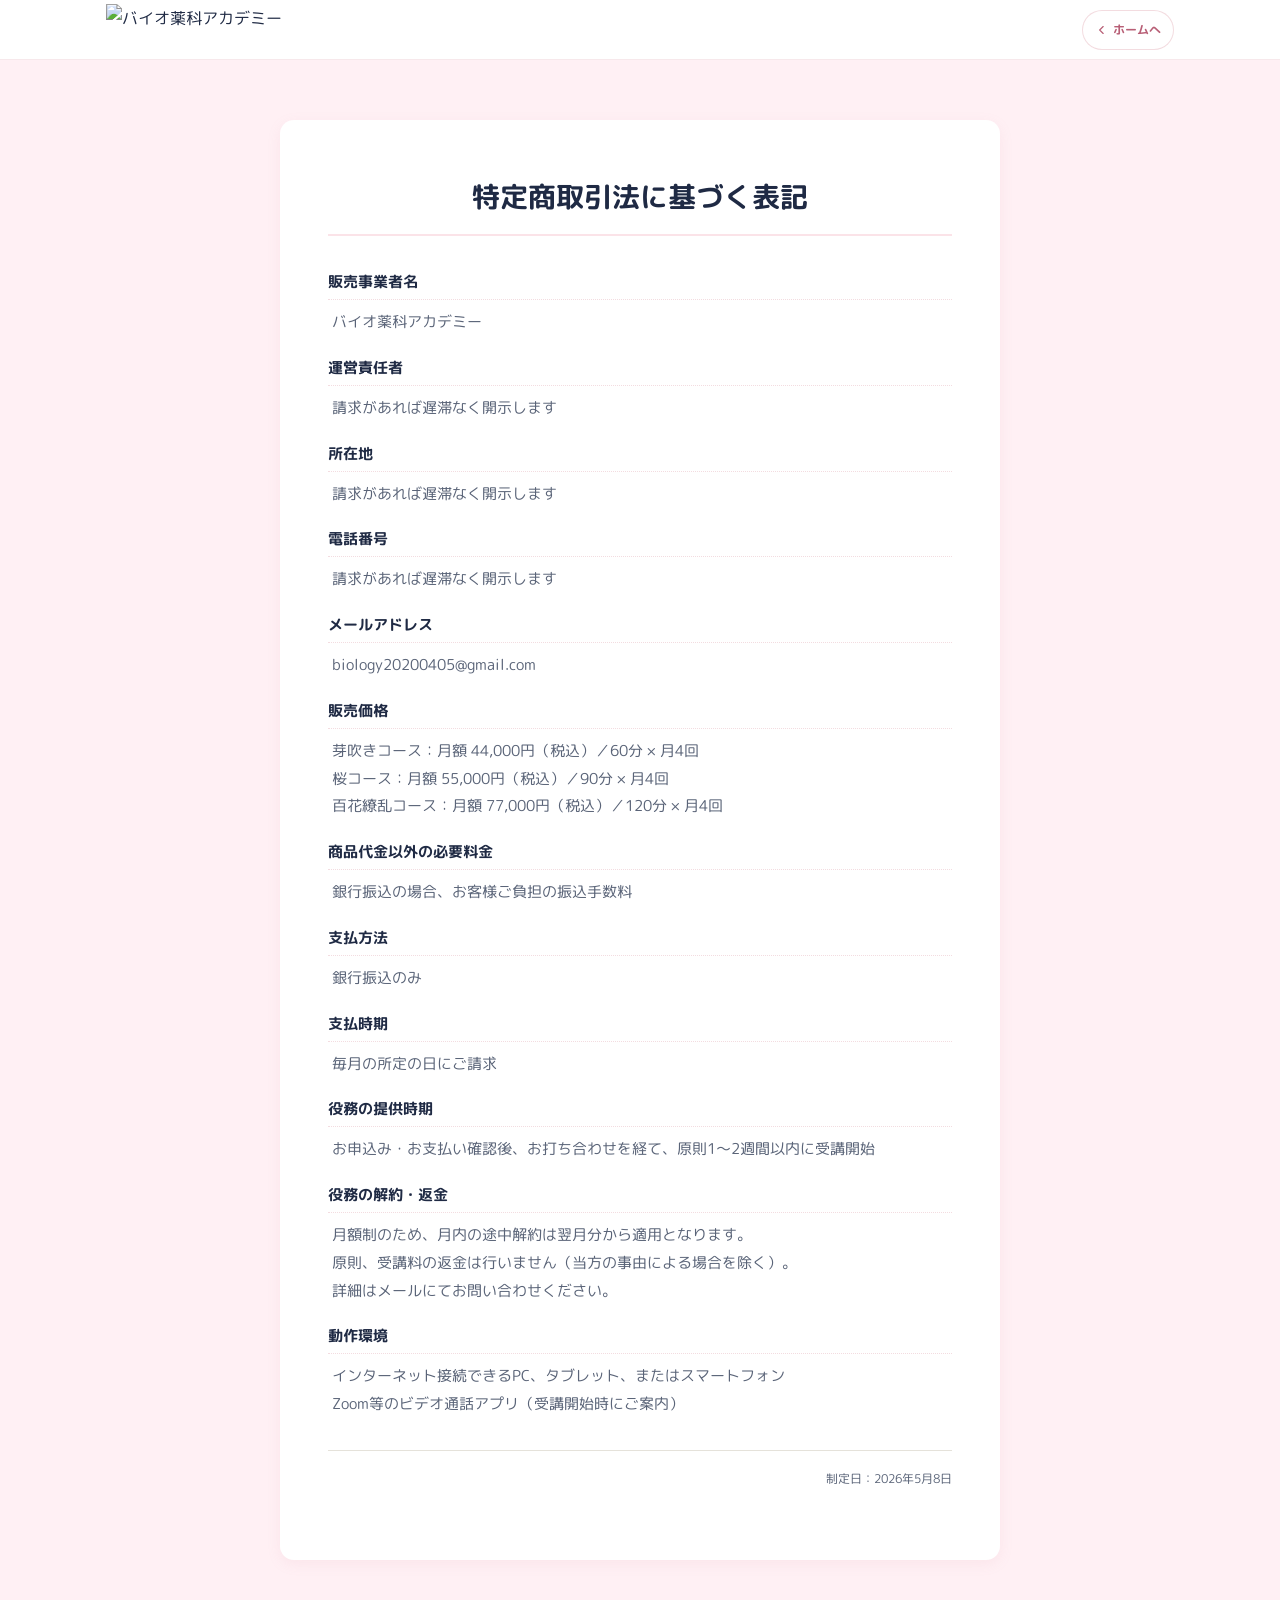
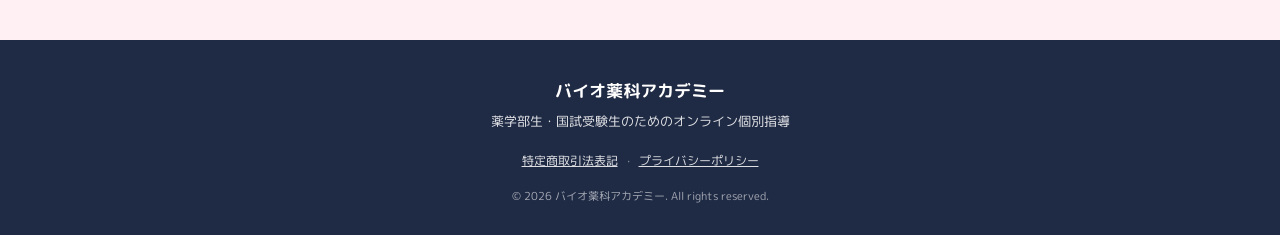
==== commerce-law.html @ c8554114 "Add files via upload" ====
<!DOCTYPE html>
<html lang="ja">
<head>
  <meta charset="UTF-8">
  <meta name="viewport" content="width=device-width, initial-scale=1.0">
  <title>特定商取引法に基づく表記｜バイオ薬科アカデミー</title>
  <meta name="description" content="バイオ薬科アカデミー（薬学部生・国試受験生のためのオンライン個別指導）の特定商取引法に基づく表記。">
  <meta name="robots" content="noindex">

  <link rel="preconnect" href="https://fonts.googleapis.com">
  <link rel="preconnect" href="https://fonts.gstatic.com" crossorigin>
  <link href="https://fonts.googleapis.com/css2?family=M+PLUS+Rounded+1c:wght@400;500;700&display=swap" rel="stylesheet">

  <!-- ▼▼ GA4タグ：公開時に G-XXXXXXXXXX をご自身の測定IDに置き換えてください ▼▼ -->
  <script async src="https://www.googletagmanager.com/gtag/js?id=G-XXXXXXXXXX"></script>
  <script>
    window.dataLayer = window.dataLayer || [];
    function gtag(){dataLayer.push(arguments);}
    gtag('js', new Date());
    gtag('config', 'G-XXXXXXXXXX');
  </script>

  <link rel="stylesheet" href="styles.css">
</head>
<body class="legal-body">

  <!-- Simple Header -->
  <header class="legal-header">
    <div class="header-inner">
      <a href="index.html" class="brand" aria-label="ホームへ戻る">
        <img src="バイオ薬科アカデミーロゴ11605.png" alt="バイオ薬科アカデミー" class="logo">
      </a>
      <a href="index.html" class="legal-home-btn">
        <svg viewBox="0 0 24 24" width="14" height="14" fill="none" aria-hidden="true">
          <path d="M14 6l-6 6 6 6" stroke="currentColor" stroke-width="2" stroke-linecap="round" stroke-linejoin="round"/>
        </svg>
        ホームへ
      </a>
    </div>
  </header>

  <main class="legal-page">
    <article class="container">
      <h1>特定商取引法に基づく表記</h1>

      <dl>
        <dt>販売事業者名</dt>
        <dd>バイオ薬科アカデミー</dd>

        <dt>運営責任者</dt>
        <dd>請求があれば遅滞なく開示します</dd>

        <dt>所在地</dt>
        <dd>請求があれば遅滞なく開示します</dd>

        <dt>電話番号</dt>
        <dd>請求があれば遅滞なく開示します</dd>

        <dt>メールアドレス</dt>
        <dd>biology20200405@gmail.com</dd>

        <dt>販売価格</dt>
        <dd>
          芽吹きコース：月額 44,000円（税込）／60分 × 月4回<br>
          桜コース：月額 55,000円（税込）／90分 × 月4回<br>
          百花繚乱コース：月額 77,000円（税込）／120分 × 月4回
        </dd>

        <dt>商品代金以外の必要料金</dt>
        <dd>銀行振込の場合、お客様ご負担の振込手数料</dd>

        <dt>支払方法</dt>
        <dd>銀行振込のみ</dd>

        <dt>支払時期</dt>
        <dd>毎月の所定の日にご請求</dd>

        <dt>役務の提供時期</dt>
        <dd>お申込み・お支払い確認後、お打ち合わせを経て、原則1〜2週間以内に受講開始</dd>

        <dt>役務の解約・返金</dt>
        <dd>
          月額制のため、月内の途中解約は翌月分から適用となります。<br>
          原則、受講料の返金は行いません（当方の事由による場合を除く）。<br>
          詳細はメールにてお問い合わせください。
        </dd>

        <dt>動作環境</dt>
        <dd>
          インターネット接続できるPC、タブレット、またはスマートフォン<br>
          Zoom等のビデオ通話アプリ（受講開始時にご案内）
        </dd>
      </dl>

      <p class="updated">制定日：2026年5月8日</p>
    </article>
  </main>

  <!-- Footer (LPと共通) -->
  <footer class="site-footer">
    <div class="footer-inner">
      <p class="footer-brand">バイオ薬科アカデミー</p>
      <p class="footer-tagline">薬学部生・国試受験生のためのオンライン個別指導</p>
      <nav class="footer-nav" aria-label="フッターナビ">
        <a href="commerce-law.html">特定商取引法表記</a>
        <span aria-hidden="true">·</span>
        <a href="privacy.html">プライバシーポリシー</a>
      </nav>
      <p class="footer-copy">© 2026 バイオ薬科アカデミー. All rights reserved.</p>
    </div>
  </footer>

</body>
</html>
---- styles.css ----
/* ============================================
   バイオ薬科アカデミー LP — Stylesheet
   構成：9セクション全部画像、③⑨にHTMLオーバーレイ、
   ④⑤の間にCTA、ヘッダー・フッターHTML
   モバイルファースト、768px以上でPCレイアウト
   ============================================ */

/* ========== CSS Variables ========== */
:root {
  /* メインアクセント */
  --color-sakura-deep: #B85F76;
  --color-sakura: #D88A99;
  --color-sakura-tint: #FBE3E8;
  --color-sakura-bg: #FFF0F4;

  /* テキスト */
  --color-text: #1F2A44;
  --color-text-mute: #5A6478;

  /* ベース */
  --color-white: #FFFFFF;
  --color-bg: #FAFAF7;
  --color-border: #E5E2DA;

  /* LINE公式 */
  --color-line: #06C755;

  /* タイポ */
  --font-base: 'M PLUS Rounded 1c', 'Hiragino Maru Gothic ProN', 'Hiragino Sans', 'Yu Gothic', sans-serif;

  /* レイアウト */
  --container-max: 1100px;
  --section-img-max: 768px;
  --header-height: 60px;
}

/* ========== Reset & Base ========== */
*, *::before, *::after {
  box-sizing: border-box;
  margin: 0;
  padding: 0;
}

html {
  scroll-behavior: smooth;
  font-size: 16px;
  -webkit-text-size-adjust: 100%;
}

body {
  font-family: var(--font-base);
  font-weight: 400;
  font-size: 16px;
  line-height: 1.8;
  color: var(--color-text);
  background: var(--color-sakura-bg);
  -webkit-font-smoothing: antialiased;
  -moz-osx-font-smoothing: grayscale;
}

img, picture, svg, iframe {
  max-width: 100%;
  display: block;
}

a {
  color: inherit;
  text-decoration: none;
}

button {
  font-family: inherit;
  cursor: pointer;
  border: none;
  background: none;
}

/* ========== Container ========== */
.container {
  width: 100%;
  max-width: var(--container-max);
  margin: 0 auto;
  padding: 0 24px;
}

/* ========== Header ========== */
.site-header {
  position: sticky;
  top: 0;
  z-index: 100;
  background: rgba(220, 238, 245, 0.85);
  -webkit-backdrop-filter: blur(10px);
  backdrop-filter: blur(10px);
  border-bottom: 1px solid rgba(173, 210, 222, 0.3);
  box-shadow: 0 2px 12px rgba(173, 210, 222, 0.2);
  height: 60px;
  width: 100%;
  overflow: hidden;
}

/* 桜の花びらが流れるアニメーション */
.header-petals {
  position: absolute;
  inset: 0;
  pointer-events: none;
  overflow: hidden;
  z-index: 1;
}

.petal {
  position: absolute;
  width: 14px;
  height: 14px;
  opacity: 0;
}

.petal-1 { top: 10px; animation: header-drift 16s linear infinite -3s; }
.petal-2 { top: 32px; animation: header-drift 13s linear infinite -8s; }
.petal-3 { top: 20px; animation: header-drift 19s linear infinite -14s; }

@keyframes header-drift {
  0% { transform: translateX(calc(100vw + 30px)) rotate(0); opacity: 0; }
  8%, 92% { opacity: 0.7; }
  100% { transform: translateX(-30px) rotate(540deg); opacity: 0; }
}

/* 雲：静的に配置（動かさない） */
.cloud {
  position: absolute;
  height: auto;
  opacity: 0.55;
}

.cloud-1 {
  width: 70px;
  top: 4px;
  left: 18%;
}

.cloud-2 {
  width: 55px;
  top: 28px;
  right: 22%;
}

@media (prefers-reduced-motion: reduce) {
  .petal { animation: none !important; display: none; }
}

/* タグライン */
.brand-tagline {
  font-size: 10px;
  color: var(--color-sakura-deep);
  font-weight: 500;
  margin-left: 8px;
  white-space: nowrap;
  letter-spacing: 0.02em;
}

@media (max-width: 480px) {
  .brand-tagline { display: none; }
}

@media (min-width: 768px) {
  .brand-tagline { font-size: 11px; margin-left: 12px; }
}

.header-inner {
  box-sizing: border-box;
  position: relative;
  z-index: 2;
  height: 60px;
  width: 100%;
  display: flex !important;
  flex-direction: row !important;
  flex-wrap: nowrap !important;
  align-items: center;
  justify-content: space-between;
  gap: 8px;
  padding: 0 12px;
  max-width: var(--container-max);
  margin: 0 auto;
}

.brand {
  display: inline-flex !important;
  align-items: center;
  flex-shrink: 0;
  flex-grow: 0;
  height: 60px;
}

.brand img.logo {
  height: 46px !important;
  max-height: 46px !important;
  width: auto !important;
  max-width: 60vw !important;
  display: block;
  object-fit: contain;
}

.nav-pc { display: none !important; }

.btn-header {
  display: inline-flex;
  align-items: center;
  gap: 4px;
  background: linear-gradient(135deg, #FF8DB2, #EC4F89);
  color: var(--color-white);
  padding: 8px 14px;
  border-radius: 999px;
  font-size: 12px;
  font-weight: 700;
  white-space: nowrap;
  box-shadow: 0 2px 8px rgba(236, 79, 137, 0.3);
}

.sakura-icon-sm { flex-shrink: 0; }

.mobile-controls {
  display: flex !important;
  flex-direction: row !important;
  align-items: center;
  gap: 6px;
  flex-shrink: 0;
  flex-grow: 0;
  height: 60px;
}
.btn-mobile {
  padding: 6px 10px;
  font-size: 11px;
  white-space: nowrap;
  display: inline-flex !important;
  align-items: center;
  height: 32px;
}

.hamburger {
  width: 32px;
  height: 32px;
  display: flex;
  flex-direction: column;
  justify-content: center;
  align-items: center;
  gap: 5px;
  padding: 0;
}

.hamburger span {
  display: block;
  width: 22px;
  height: 2px;
  background: var(--color-text);
  border-radius: 2px;
  transition: transform 0.2s, opacity 0.2s;
}

.hamburger.active span:nth-child(1) { transform: translateY(7px) rotate(45deg); }
.hamburger.active span:nth-child(2) { opacity: 0; }
.hamburger.active span:nth-child(3) { transform: translateY(-7px) rotate(-45deg); }

.nav-mobile {
  display: none;
  position: fixed;
  top: 60px;
  left: 0;
  right: 0;
  background: #FFF0F4;
  padding: 8px 16px;
  border-bottom: 1px solid var(--color-border);
  z-index: 99;
  box-shadow: 0 6px 16px rgba(0,0,0,0.08);
}

.nav-mobile.open { display: block; }

.nav-mobile a {
  display: block;
  padding: 14px 8px;
  font-size: 15px;
  font-weight: 500;
  color: var(--color-text);
  border-bottom: 0.5px solid var(--color-border);
}

.nav-mobile a:last-child { border-bottom: none; }

@media (min-width: 768px) {
  .header-inner { padding: 0 24px; }
  .brand img.logo { height: 52px !important; max-height: 52px !important; }
  .nav-pc {
    display: flex !important;
    align-items: center;
    gap: 22px;
  }
  .nav-pc a {
    font-size: 14px;
    font-weight: 500;
    color: var(--color-text);
    transition: opacity 0.2s;
  }
  .nav-pc a:hover { opacity: 0.7; }
  .nav-pc .btn-header { font-size: 13px; padding: 9px 18px; }
  .mobile-controls { display: none !important; }
  .nav-mobile { display: none !important; }
  .nav-mobile.open { display: none !important; }
}

/* ========== Sections (画像ベース) ========== */
main { background: var(--color-sakura-bg); }

.section-img { background: var(--color-sakura-bg); }

.section-img > img {
  width: 100%;
  height: auto;
  display: block;
  margin: 0 auto;
  max-width: var(--section-img-max);
}

/* ========== Sections with HTML Overlay (③ 紹介動画 / ⑨ フォーム) ========== */
.section-img.has-overlay {
  position: relative;
  background: var(--color-sakura-bg);
}

.section-img.has-overlay > img {
  width: 100%;
  height: auto;
  display: block;
  margin: 0 auto;
  max-width: var(--section-img-max);
  position: relative;
  z-index: 1;
}

.section-img.has-overlay .overlay {
  position: absolute;
  top: 32%;
  left: 50%;
  transform: translateX(-50%);
  width: calc(100% - 32px);
  max-width: 360px;
  z-index: 2;
}

.section-img.has-overlay .overlay > * + * {
  margin-top: 14px;
}

@media (min-width: 768px) {
  .section-img.has-overlay .overlay {
    max-width: 440px;
  }
}

/* ⑨ フォームセクションは縦に長い → セクション自体に余白を確保 */
#section-9 {
  padding-bottom: 280px; /* フォーム高さ分の余白 */
}

#section-9 .overlay { top: 20%; }

@media (min-width: 768px) {
  #section-9 { padding-bottom: 200px; }
}

/* ========== Video Wrapper（16:9） ========== */
.video-wrapper {
  position: relative;
  width: 100%;
  padding-bottom: 56.25%;
  height: 0;
  border-radius: 14px;
  overflow: hidden;
  background: #1F2A44;
  box-shadow: 0 6px 18px rgba(31, 42, 68, 0.18);
}

.video-wrapper iframe {
  position: absolute;
  top: 0;
  left: 0;
  width: 100%;
  height: 100%;
  border: 0;
}

/* ========== PDF Card ========== */
.pdf-card {
  display: flex;
  align-items: center;
  gap: 12px;
  background: var(--color-white);
  padding: 12px 14px;
  border-radius: 14px;
  box-shadow: 0 4px 14px rgba(216, 138, 153, 0.18);
  border: 1.5px solid #FCE9EE;
  transition: transform 0.15s, box-shadow 0.15s;
}

.pdf-card:hover {
  transform: translateY(-1px);
  box-shadow: 0 6px 18px rgba(216, 138, 153, 0.25);
}

.pdf-icon {
  flex-shrink: 0;
  display: inline-flex;
}

.pdf-text {
  flex: 1;
  min-width: 0;
  font-size: 15px;
  font-weight: 700;
  color: var(--color-text);
  line-height: 1.4;
}

.pdf-arrow {
  flex-shrink: 0;
  display: inline-flex;
}

/* ========== Form Wrapper ========== */
.form-wrapper {
  background: var(--color-white);
  border-radius: 14px;
  padding: 6px;
  box-shadow: 0 4px 14px rgba(216, 138, 153, 0.18);
  border: 1.5px solid #FCE9EE;
  overflow: hidden;
  min-height: 120px;
}

.form-wrapper iframe {
  width: 100%;
  border: 0;
}

/* CTA buttons 以下のレイアウト */
.overlay-9 .cta-buttons {
  display: flex;
  flex-direction: column;
  align-items: center;
  gap: 10px;
}

.cta-or {
  font-size: 12px;
  color: var(--color-text-mute);
  text-align: center;
  margin: 6px 0 4px;
  position: relative;
  width: 100%;
}

.cta-or::before, .cta-or::after {
  content: '';
  position: absolute;
  top: 50%;
  width: 30%;
  height: 1px;
  background: var(--color-border);
}
.cta-or::before { left: 5%; }
.cta-or::after { right: 5%; }

/* ========== Mid-CTA Section（④⑤の間） ========== */
.mid-cta {
  background: linear-gradient(180deg, #FFF0F4 0%, #FBE3E8 100%);
  padding: 32px 0;
}

.mid-cta .container {
  max-width: 480px;
}

.cta-label {
  text-align: center;
  font-size: 12px;
  color: var(--color-text);
  font-weight: 500;
  margin: 0 0 8px;
}

.cta-label-line { margin-top: 18px; }

@media (min-width: 768px) {
  .mid-cta { padding: 48px 0; }
  .mid-cta .container { max-width: 600px; }
}

/* ========== Buttons ========== */
.btn-primary, .btn-line {
  display: flex;
  align-items: center;
  justify-content: center;
  gap: 8px;
  width: 100%;
  padding: 14px 22px;
  border-radius: 999px;
  font-size: 15px;
  font-weight: 700;
  text-align: center;
  transition: transform 0.15s, opacity 0.15s, box-shadow 0.15s;
  text-decoration: none;
  min-height: 50px;
}


.btn-primary {
  background: linear-gradient(135deg, #FF8DB2, #EC4F89);
  color: var(--color-white);
  box-shadow: 0 4px 14px rgba(236, 79, 137, 0.32);
}

.btn-line {
  background: #7AD49B;
  color: var(--color-white);
  box-shadow: 0 4px 14px rgba(122, 212, 155, 0.32);
}

.btn-primary:hover, .btn-line:hover {
  opacity: 0.92;
  transform: translateY(-1px);
  box-shadow: 0 6px 18px rgba(184, 95, 118, 0.4);
}

.btn-line:hover {
  box-shadow: 0 6px 18px rgba(6, 199, 85, 0.4);
}

.btn-primary:active, .btn-line:active {
  transform: scale(0.98);
}

/* ========== Footer ========== */
.site-footer {
  background: var(--color-text);
  color: var(--color-white);
  padding: 36px 0 28px;
  text-align: center;
}

.footer-inner {
  max-width: var(--container-max);
  margin: 0 auto;
  padding: 0 24px;
}

.footer-brand {
  font-size: 17px;
  font-weight: 700;
  margin: 0 0 4px;
}

.footer-tagline {
  font-size: 13px;
  opacity: 0.85;
  margin: 0 0 18px;
  line-height: 1.6;
}

.footer-nav {
  margin: 0 0 16px;
  font-size: 12px;
}

.footer-nav a {
  color: var(--color-white);
  opacity: 0.85;
  margin: 0 6px;
  text-decoration: underline;
  transition: opacity 0.2s;
}

.footer-nav a:hover { opacity: 1; }

.footer-nav span {
  opacity: 0.5;
}

.footer-copy {
  font-size: 11px;
  opacity: 0.6;
  margin: 0;
}

/* ========== Legal Pages（特商法・プライバシー） ========== */
.legal-body { background: var(--color-sakura-bg); }

.legal-header {
  position: sticky;
  top: 0;
  z-index: 100;
  background: rgba(255, 255, 255, 0.95);
  -webkit-backdrop-filter: blur(8px);
  backdrop-filter: blur(8px);
  border-bottom: 1px solid rgba(216, 138, 153, 0.2);
  height: 60px;
  width: 100%;
}

.legal-header .header-inner {
  position: relative;
  height: 60px;
  padding: 0 16px;
  display: flex;
  align-items: center;
  justify-content: space-between;
  max-width: var(--container-max);
  margin: 0 auto;
  gap: 8px;
}

.legal-home-btn {
  display: inline-flex;
  align-items: center;
  gap: 4px;
  font-size: 12px;
  font-weight: 700;
  color: var(--color-sakura-deep);
  padding: 8px 12px;
  border-radius: 999px;
  background: rgba(255, 255, 255, 0.9);
  border: 1px solid rgba(216, 138, 153, 0.3);
  white-space: nowrap;
}

.legal-home-btn:hover { opacity: 0.85; }

.legal-page {
  padding: 40px 16px 60px;
  min-height: calc(100vh - 60px - 200px);
}

.legal-page article {
  background: var(--color-white);
  max-width: 720px;
  margin: 0 auto;
  padding: 32px 22px;
  border-radius: 14px;
  box-shadow: 0 4px 14px rgba(216, 138, 153, 0.1);
}

.legal-page h1 {
  font-size: 22px;
  font-weight: 700;
  color: var(--color-text);
  margin-bottom: 24px;
  text-align: center;
  padding-bottom: 16px;
  border-bottom: 2px solid var(--color-sakura-tint);
  line-height: 1.5;
}

.legal-page h2 {
  font-size: 16px;
  font-weight: 700;
  color: var(--color-sakura-deep);
  margin: 28px 0 10px;
  padding-left: 10px;
  border-left: 4px solid var(--color-sakura);
  line-height: 1.5;
}

.legal-page p {
  font-size: 14px;
  line-height: 1.95;
  color: var(--color-text);
  margin: 0 0 14px;
}

.legal-page ul, .legal-page ol {
  font-size: 14px;
  line-height: 1.95;
  color: var(--color-text);
  margin: 8px 0 14px;
  padding-left: 22px;
}

.legal-page li { margin-bottom: 4px; }

.legal-page dl { margin: 0; }

.legal-page dt {
  font-weight: 700;
  font-size: 14px;
  color: var(--color-text);
  margin-top: 18px;
  padding-bottom: 4px;
  border-bottom: 1px dotted rgba(216, 138, 153, 0.3);
}

.legal-page dt:first-child { margin-top: 0; }

.legal-page dd {
  margin: 8px 0 0 0;
  padding-left: 4px;
  font-size: 14px;
  line-height: 1.85;
  color: var(--color-text-mute);
}

.legal-page a {
  color: var(--color-sakura-deep);
  text-decoration: underline;
}

.legal-page .updated {
  text-align: right;
  font-size: 12px;
  color: var(--color-text-mute);
  margin-top: 32px;
  padding-top: 16px;
  border-top: 1px solid var(--color-border);
}

@media (min-width: 768px) {
  .legal-page { padding: 60px 24px 80px; }
  .legal-page article { padding: 56px 48px; }
  .legal-page h1 { font-size: 28px; margin-bottom: 32px; }
  .legal-page h2 { font-size: 18px; }
  .legal-page p, .legal-page dt, .legal-page dd, .legal-page ul, .legal-page ol {
    font-size: 15px;
  }
}

/* ========== Accessibility ========== */
@media (prefers-reduced-motion: reduce) {
  *, *::before, *::after {
    animation-duration: 0.01ms !important;
    animation-iteration-count: 1 !important;
    transition-duration: 0.01ms !important;
  }
  html { scroll-behavior: auto; }
}

a:focus, button:focus {
  outline: 2px solid var(--color-sakura-deep);
  outline-offset: 2px;
}

a:focus:not(:focus-visible), button:focus:not(:focus-visible) {
  outline: none;
}
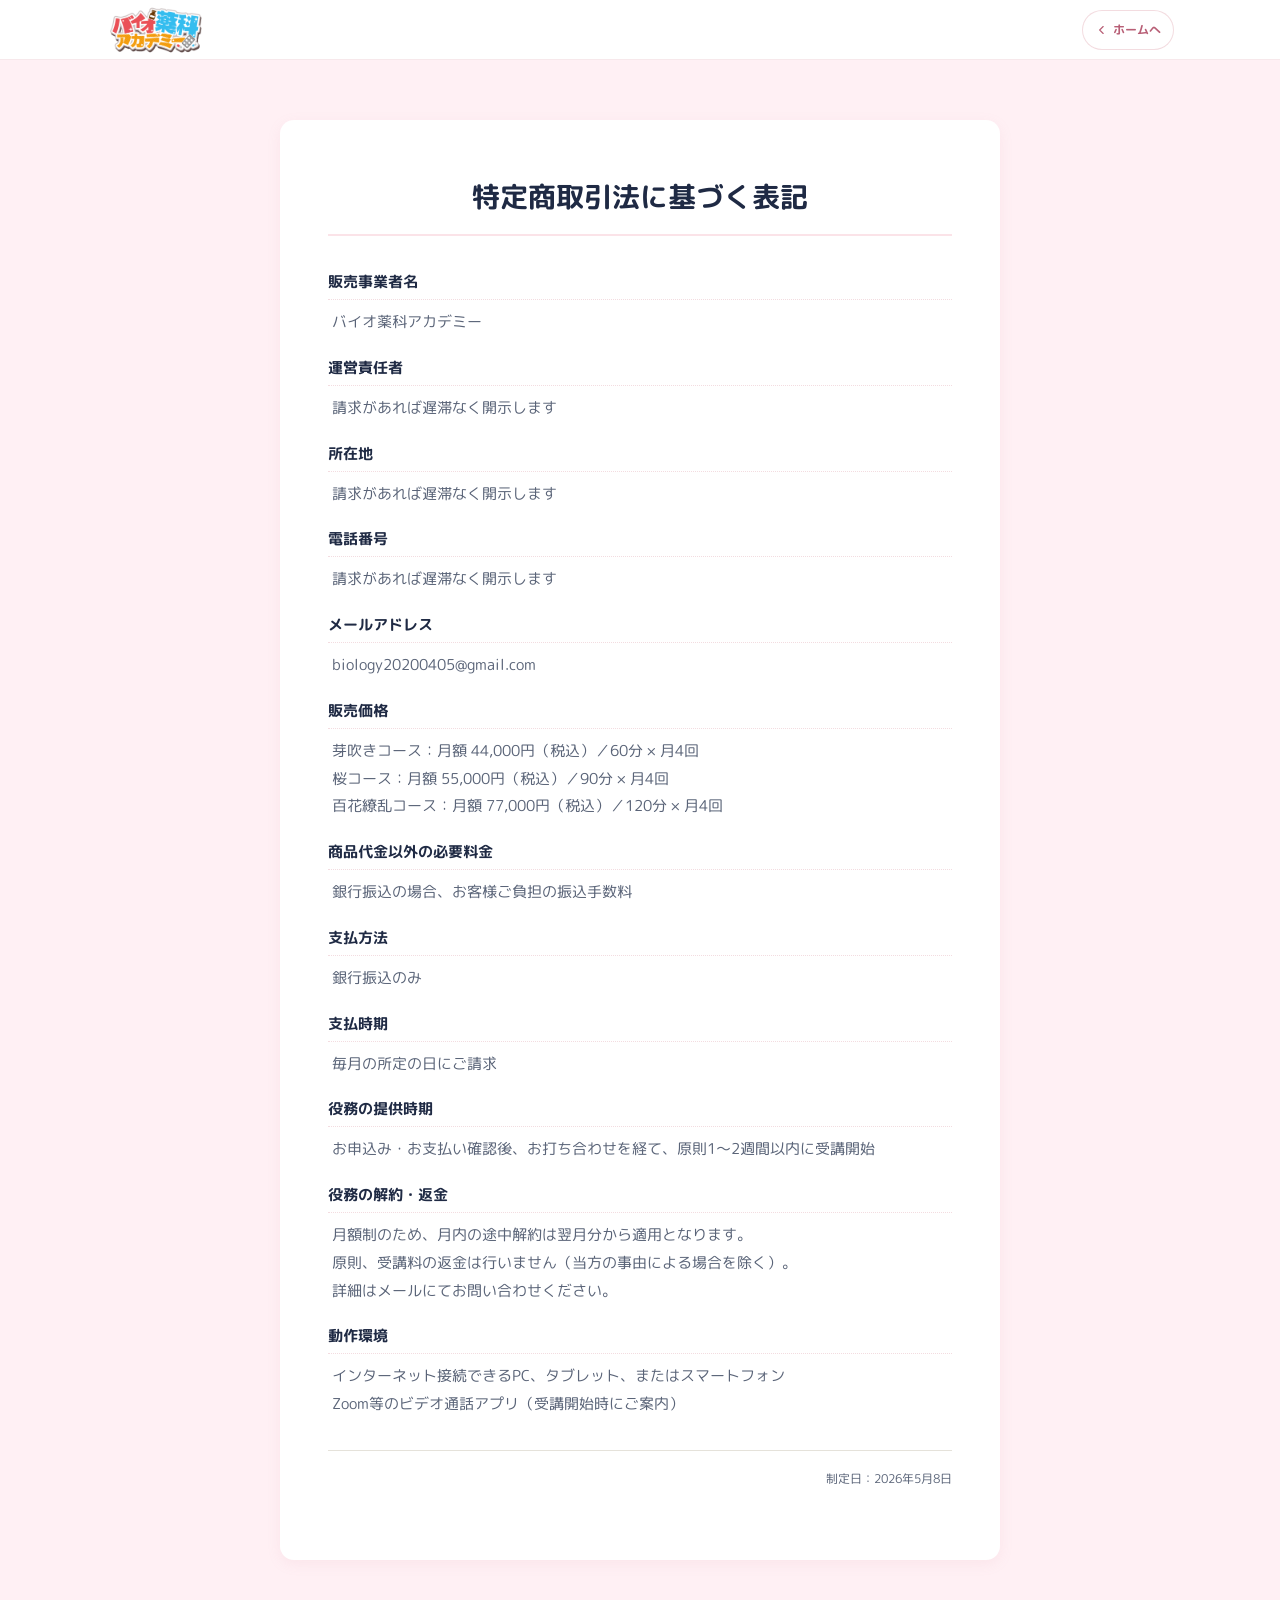
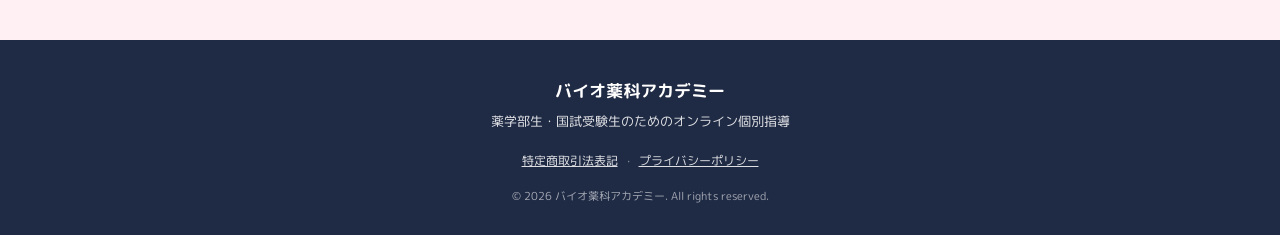
==== commit c4d2f410: "Add files via upload" ====
--- a/commerce-law.html
+++ b/commerce-law.html
@@ -28,7 +28,7 @@
   <header class="legal-header">
     <div class="header-inner">
       <a href="index.html" class="brand" aria-label="ホームへ戻る">
-        <img src="バイオ薬科アカデミーロゴ11605.png" alt="バイオ薬科アカデミー" class="logo">
+        <img src="logo.png" alt="バイオ薬科アカデミー" class="logo">
       </a>
       <a href="index.html" class="legal-home-btn">
         <svg viewBox="0 0 24 24" width="14" height="14" fill="none" aria-hidden="true">
